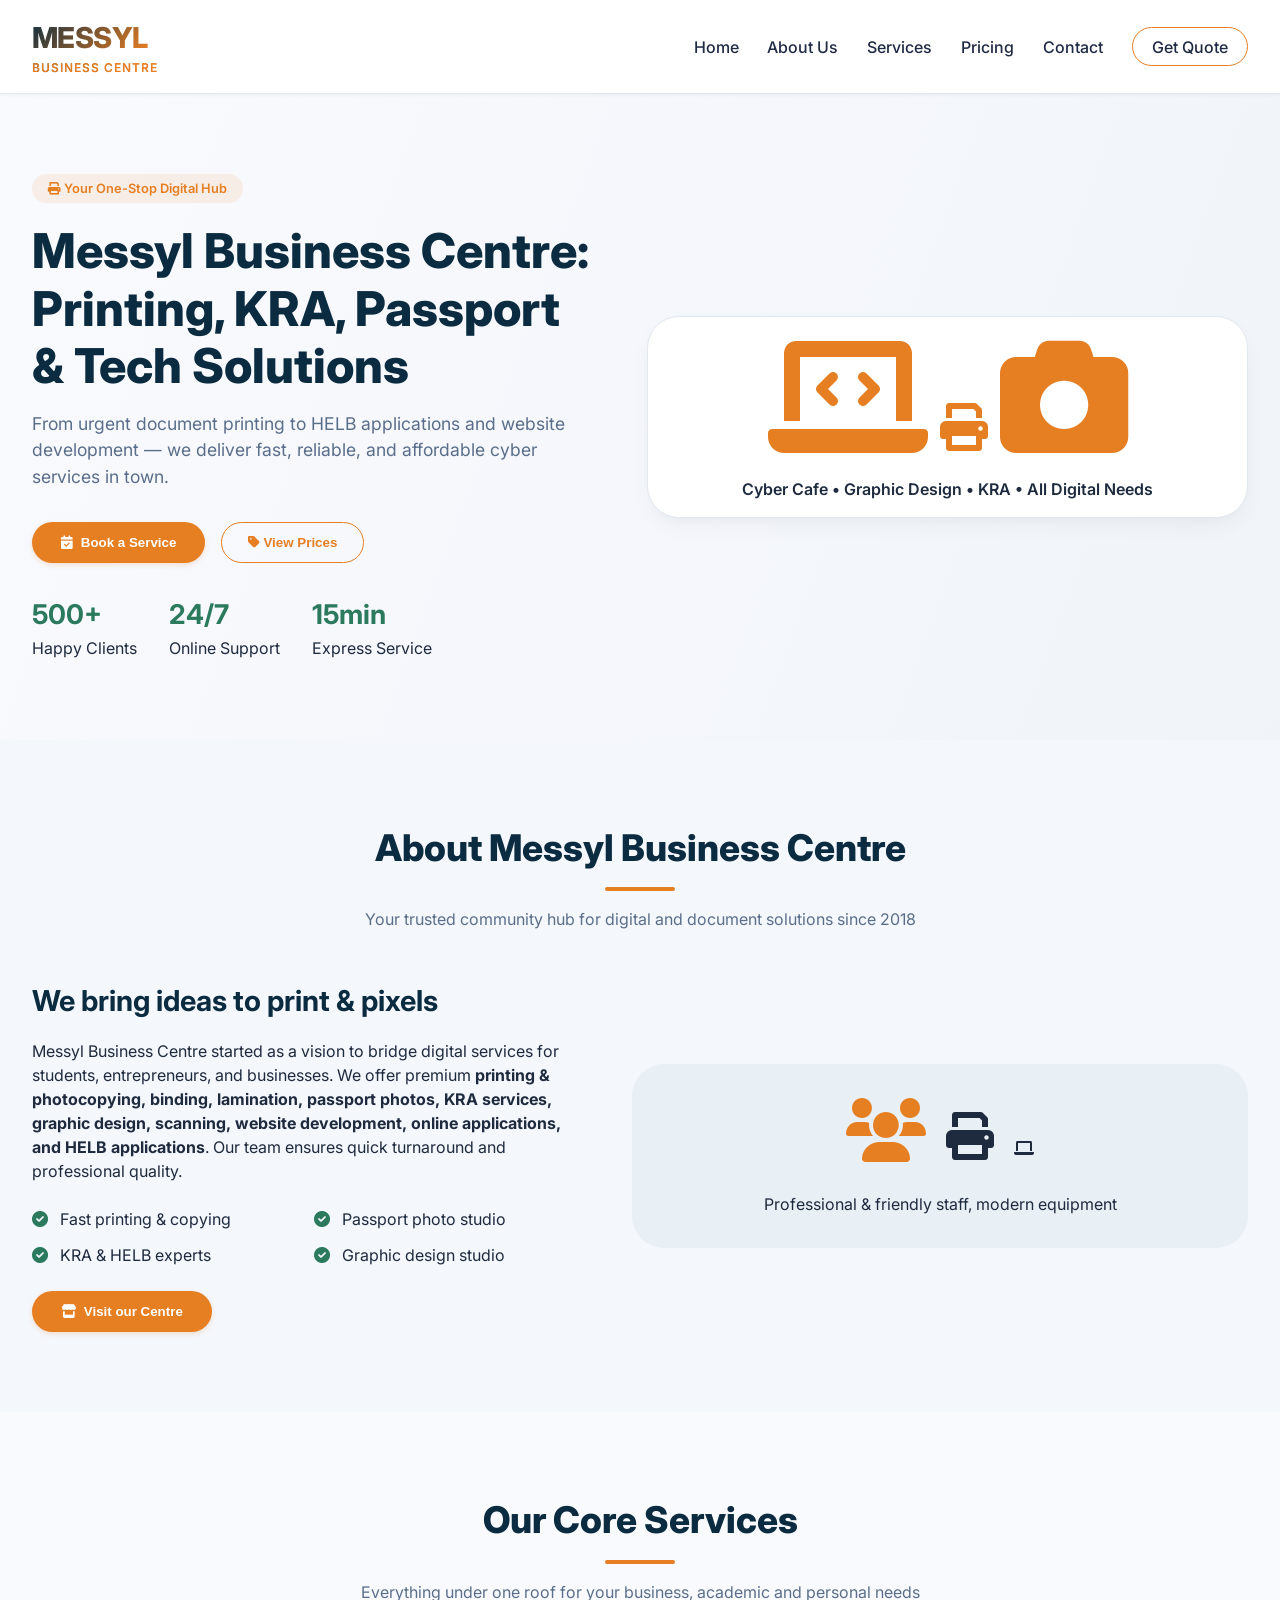
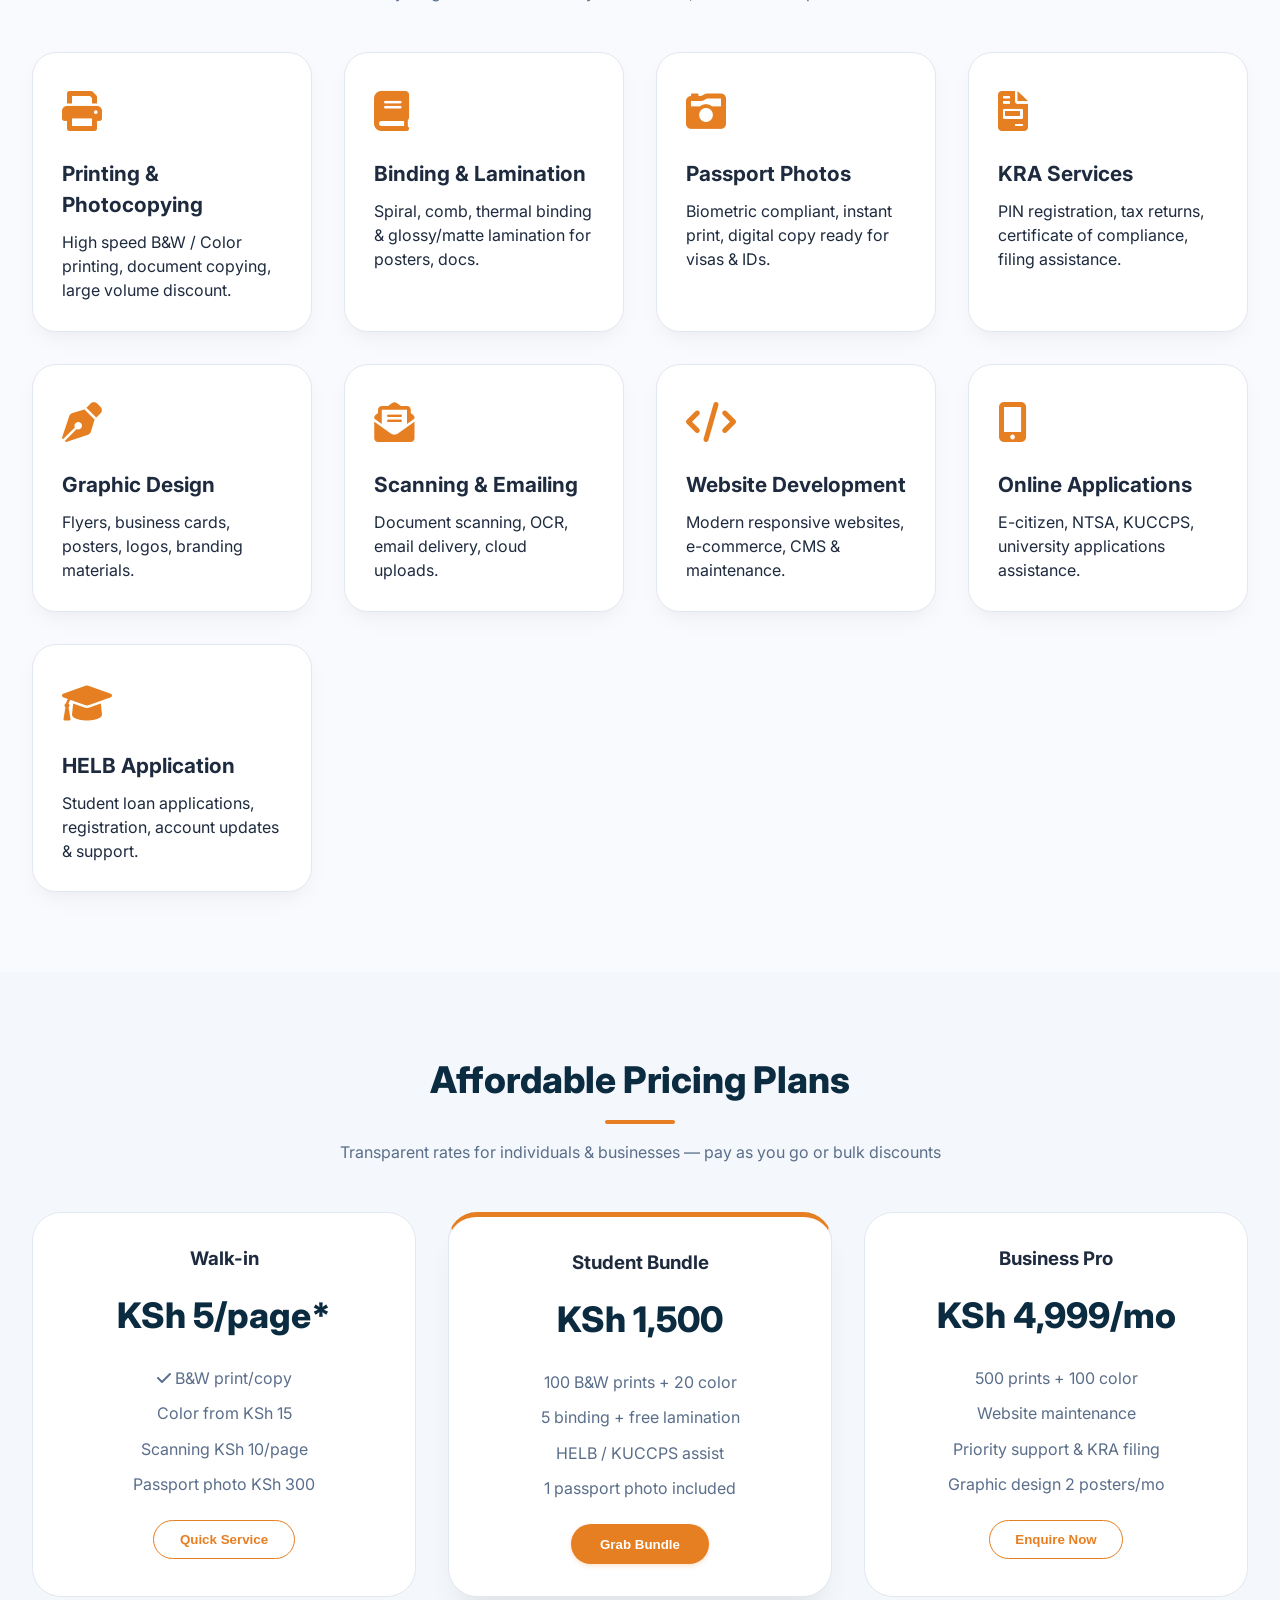
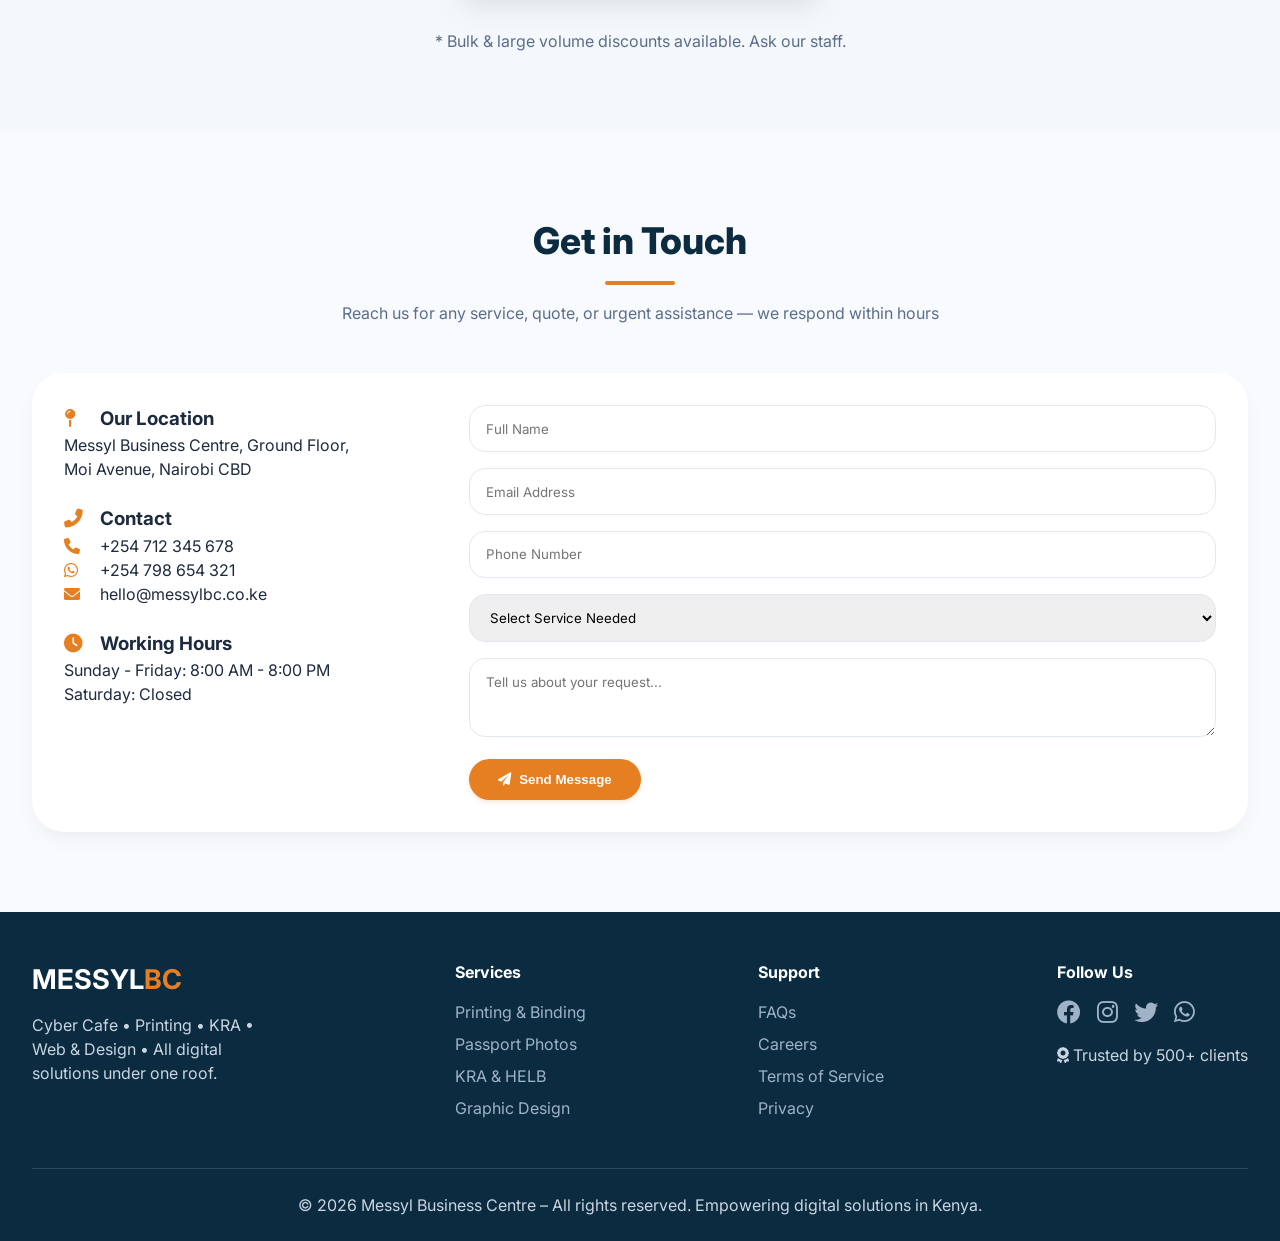
==== index.html @ 1e4b9467 "Rename business.html to index.html" ====
<!DOCTYPE html>
<html lang="en">
<head>
  <meta charset="UTF-8">
  <meta name="viewport" content="width=device-width, initial-scale=1.0, viewport-fit=cover">
  <title>Messyl Business Centre | Cyber Cafe & Business Services</title>
  <!-- Google Fonts + Font Awesome 6 -->
  <link href="https://fonts.googleapis.com/css2?family=Inter:opsz,wght@14..32,300;14..32,400;14..32,500;14..32,600;14..32,700;14..32,800&display=swap" rel="stylesheet">
  <link rel="stylesheet" href="https://cdnjs.cloudflare.com/ajax/libs/font-awesome/6.0.0-beta3/css/all.min.css">
  <link rel="stylesheet" href="style.css">
  <style>
    
  </style>
</head>
<body>
  <nav>
    <div class="nav-container">
      <div class="logo">
        <h1>MESSYL<span>BUSINESS CENTRE</span></h1>
      </div>
      <div class="mobile-menu-btn" id="mobileMenuBtn">
        <i class="fas fa-bars"></i>
      </div>
      <div class="nav-links" id="navLinks">
        <a href="#home">Home</a>
        <a href="#about">About Us</a>
        <a href="#services">Services</a>
        <a href="#pricing">Pricing</a>
        <a href="#contact">Contact</a>
        <a href="#footer" class="btn-outline" style="padding:0.4rem 1.2rem;">Get Quote</a>
      </div>
    </div>
  </nav>

  <main>
    <!-- SECTION 1: HOME -->
    <section id="home" class="hero">
      <div class="container hero-grid">
        <div class="hero-content">
          <div class="hero-badge"><i class="fas fa-print"></i> Your One-Stop Digital Hub</div>
          <h1>Messyl Business Centre: Printing, KRA, Passport & Tech Solutions</h1>
          <p>From urgent document printing to HELB applications and website development — we deliver fast, reliable, and affordable cyber services in town.</p>
          <div style="display: flex; gap: 1rem; flex-wrap: wrap;">
            <button class="btn-primary" onclick="alert('📞 Call us: +254 700 000 000 or visit our shop')"><i class="fas fa-calendar-check"></i> Book a Service</button>
            <button class="btn-outline" onclick="window.location.href='#pricing'"><i class="fas fa-tag"></i> View Prices</button>
          </div>
          <div class="hero-stats">
            <div class="stat-item"><h3>500+</h3><span>Happy Clients</span></div>
            <div class="stat-item"><h3>24/7</h3><span>Online Support</span></div>
            <div class="stat-item"><h3>15min</h3><span>Express Service</span></div>
          </div>
        </div>
        <div class="hero-image">
          <i class="fas fa-laptop-code"></i>
          <i class="fas fa-print" style="font-size: 3rem; margin: 0 0.5rem;"></i>
          <i class="fas fa-camera"></i>
          <p style="margin-top: 1rem; font-weight: 600;">Cyber Cafe • Graphic Design • KRA • All Digital Needs</p>
        </div>
      </div>
    </section>

    <!-- SECTION 2: ABOUT US -->
    <section id="about" class="section-bg-light">
      <div class="container">
        <div class="section-header">
          <h2>About Messyl Business Centre</h2>
          <div class="accent"></div>
          <p>Your trusted community hub for digital and document solutions since 2018</p>
        </div>
        <div class="about-grid">
          <div class="about-text">
            <h3>We bring ideas to print & pixels</h3>
            <p>Messyl Business Centre started as a vision to bridge digital services for students, entrepreneurs, and businesses. We offer premium <strong>printing & photocopying, binding, lamination, passport photos, KRA services, graphic design, scanning, website development, online applications, and HELB applications</strong>. Our team ensures quick turnaround and professional quality.</p>
            <div class="service-list">
              <span><i class="fas fa-check-circle"></i> Fast printing & copying</span>
              <span><i class="fas fa-check-circle"></i> Passport photo studio</span>
              <span><i class="fas fa-check-circle"></i> KRA & HELB experts</span>
              <span><i class="fas fa-check-circle"></i> Graphic design studio</span>
            </div>
            <button class="btn-primary" onclick="alert('Visit us at Moi Avenue, Nairobi or call 0700 123 456')"><i class="fas fa-store"></i> Visit our Centre</button>
          </div>
          <div class="about-image">
            <i class="fas fa-users" style="font-size: 4rem; color: #E67E22;"></i>
            <i class="fas fa-print" style="font-size: 3rem; margin: 1rem;"></i>
            <i class="fas fa-laptop"></i>
            <p style="margin-top: 1rem;">Professional & friendly staff, modern equipment</p>
          </div>
        </div>
      </div>
    </section>

    <!-- SECTION 3: OUR SERVICES (expanded with all cyber cafe items) -->
    <section id="services">
      <div class="container">
        <div class="section-header">
          <h2>Our Core Services</h2>
          <div class="accent"></div>
          <p>Everything under one roof for your business, academic and personal needs</p>
        </div>
        <div class="services-grid">
          <div class="service-card"><div class="service-icon"><i class="fas fa-print"></i></div><h3>Printing & Photocopying</h3><p>High speed B&W / Color printing, document copying, large volume discount.</p></div>
          <div class="service-card"><div class="service-icon"><i class="fas fa-book"></i></div><h3>Binding & Lamination</h3><p>Spiral, comb, thermal binding & glossy/matte lamination for posters, docs.</p></div>
          <div class="service-card"><div class="service-icon"><i class="fas fa-camera-retro"></i></div><h3>Passport Photos</h3><p>Biometric compliant, instant print, digital copy ready for visas & IDs.</p></div>
          <div class="service-card"><div class="service-icon"><i class="fas fa-file-invoice"></i></div><h3>KRA Services</h3><p>PIN registration, tax returns, certificate of compliance, filing assistance.</p></div>
          <div class="service-card"><div class="service-icon"><i class="fas fa-pen-nib"></i></div><h3>Graphic Design</h3><p>Flyers, business cards, posters, logos, branding materials.</p></div>
          <div class="service-card"><div class="service-icon"><i class="fas fa-envelope-open-text"></i></div><h3>Scanning & Emailing</h3><p>Document scanning, OCR, email delivery, cloud uploads.</p></div>
          <div class="service-card"><div class="service-icon"><i class="fas fa-code"></i></div><h3>Website Development</h3><p>Modern responsive websites, e-commerce, CMS & maintenance.</p></div>
          <div class="service-card"><div class="service-icon"><i class="fas fa-mobile-alt"></i></div><h3>Online Applications</h3><p>E-citizen, NTSA, KUCCPS, university applications assistance.</p></div>
          <div class="service-card"><div class="service-icon"><i class="fas fa-graduation-cap"></i></div><h3>HELB Application</h3><p>Student loan applications, registration, account updates & support.</p></div>
        </div>
      </div>
    </section>

    <!-- SECTION 4: PRICING (tailored for cyber cafe) -->
    <section id="pricing" class="section-bg-light">
      <div class="container">
        <div class="section-header">
          <h2>Affordable Pricing Plans</h2>
          <div class="accent"></div>
          <p>Transparent rates for individuals & businesses — pay as you go or bulk discounts</p>
        </div>
        <div class="pricing-grid">
          <div class="pricing-card">
            <h3>Walk-in</h3>
            <div class="price">KSh 5<span>/page*</span></div>
            <ul><li><i class="fas fa-check"></i> B&W print/copy</li><li>Color from KSh 15</li><li>Scanning KSh 10/page</li><li>Passport photo KSh 300</li></ul>
            <button class="btn-outline" onclick="alert('Visit us for instant service!')">Quick Service</button>
          </div>
          <div class="pricing-card popular">
            <h3>Student Bundle</h3>
            <div class="price">KSh 1,500</div>
            <ul><li>100 B&W prints + 20 color</li><li>5 binding + free lamination</li><li>HELB / KUCCPS assist</li><li>1 passport photo included</li></ul>
            <button class="btn-primary" onclick="alert('Student bundle: show your student ID')">Grab Bundle</button>
          </div>
          <div class="pricing-card">
            <h3>Business Pro</h3>
            <div class="price">KSh 4,999<span>/mo</span></div>
            <ul><li>500 prints + 100 color</li><li>Website maintenance</li><li>Priority support & KRA filing</li><li>Graphic design 2 posters/mo</li></ul>
            <button class="btn-outline" onclick="alert('Contact us for corporate account')">Enquire Now</button>
          </div>
        </div>
        <p style="text-align: center; margin-top: 2rem; color: var(--text-muted);">* Bulk & large volume discounts available. Ask our staff.</p>
      </div>
    </section>

    <!-- SECTION 5: CONTACT US -->
    <section id="contact">
      <div class="container">
        <div class="section-header">
          <h2>Get in Touch</h2>
          <div class="accent"></div>
          <p>Reach us for any service, quote, or urgent assistance — we respond within hours</p>
        </div>
        <div class="contact-wrap">
          <div class="contact-info">
            <h3><i class="fas fa-map-pin"></i> Our Location</h3>
            <p>Messyl Business Centre, Ground Floor,<br>Moi Avenue, Nairobi CBD</p>
            <h3 style="margin-top: 1.5rem;"><i class="fas fa-phone-alt"></i> Contact</h3>
            <p><i class="fas fa-phone"></i> +254 712 345 678<br><i class="fab fa-whatsapp"></i> +254 798 654 321<br><i class="fas fa-envelope"></i> hello@messylbc.co.ke</p>
            <h3 style="margin-top: 1.5rem;"><i class="fas fa-clock"></i> Working Hours</h3>
            <p>Sunday - Friday: 8:00 AM - 8:00 PM<br>Saturday: Closed</p>
          </div>
          <div class="contact-form">
            <form id="contactForm">
              <div class="input-group"><input type="text" placeholder="Full Name" required></div>
              <div class="input-group"><input type="email" placeholder="Email Address" required></div>
              <div class="input-group"><input type="tel" placeholder="Phone Number"></div>
              <div class="input-group">
                <select>
                  <option>Select Service Needed</option>
                  <option>Printing/Copying</option>
                  <option>Passport Photos</option>
                  <option>KRA Services</option>
                  <option>Graphic Design</option>
                  <option>Website Development</option>
                  <option>HELB / Online Application</option>
                  <option>Other</option>
                </select>
              </div>
              <div class="input-group"><textarea rows="3" placeholder="Tell us about your request..."></textarea></div>
              <button type="submit" class="btn-primary"><i class="fas fa-paper-plane"></i> Send Message</button>
            </form>
          </div>
        </div>
      </div>
    </section>
  </main>

  <!-- SECTION 6: FOOTER -->
  <footer id="footer">
    <div class="container">
      <div class="footer-grid">
        <div class="footer-brand">
          <h3 style="font-size: 1.7rem; color: white;">MESSYL<span style="color:#E67E22;">BC</span></h3>
          <p>Cyber Cafe • Printing • KRA • Web & Design • All digital solutions under one roof.</p>
        </div>
        <div class="footer-links">
          <h4>Services</h4>
          <ul><li><a href="#">Printing & Binding</a></li><li><a href="#">Passport Photos</a></li><li><a href="#">KRA & HELB</a></li><li><a href="#">Graphic Design</a></li></ul>
        </div>
        <div class="footer-links">
          <h4>Support</h4>
          <ul><li><a href="#">FAQs</a></li><li><a href="#">Careers</a></li><li><a href="#">Terms of Service</a></li><li><a href="#">Privacy</a></li></ul>
        </div>
        <div class="footer-social">
          <h4>Follow Us</h4>
          <div class="social-icons"><i class="fab fa-facebook"></i><i class="fab fa-instagram"></i><i class="fab fa-twitter"></i><i class="fab fa-whatsapp"></i></div>
          <p style="margin-top: 1rem;"><i class="fas fa-award"></i> Trusted by 500+ clients</p>
        </div>
      </div>
      <div class="copyright">
        <p>© 2026 Messyl Business Centre – All rights reserved. Empowering digital solutions in Kenya.</p>
      </div>
    </div>
  </footer>

  <script>
    // mobile toggle
    const menuBtn = document.getElementById('mobileMenuBtn');
    const navLinksDiv = document.getElementById('navLinks');
    if (menuBtn) {
      menuBtn.addEventListener('click', () => {
        navLinksDiv.classList.toggle('show');
      });
    }
    // contact form simple alert
    const form = document.getElementById('contactForm');
    if(form) {
      form.addEventListener('submit', (e) => {
        e.preventDefault();
        alert('✅ Thank you! We have received your message. A representative from Messyl Business Centre will contact you within 1 hour.');
        form.reset();
      });
    }
    // smooth scroll
    document.querySelectorAll('a[href^="#"]').forEach(anchor => {
      anchor.addEventListener('click', function(e) {
        const targetId = this.getAttribute('href');
        if (targetId === "#" || targetId === "") return;
        const targetElem = document.querySelector(targetId);
        if (targetElem) {
          e.preventDefault();
          targetElem.scrollIntoView({ behavior: 'smooth' });
          if (navLinksDiv.classList.contains('show')) navLinksDiv.classList.remove('show');
        }
      });
    });
  </script>
</body>
</html>
---- style.css ----
* {
      margin: 0;
      padding: 0;
      box-sizing: border-box;
    }

    body {
      font-family: 'Inter', sans-serif;
      background-color: #F9FAFE;
      color: #1E2A3E;
      line-height: 1.5;
      scroll-behavior: smooth;
    }

    /* Color Scheme — Modern Cyber Cafe with Trust & Energy */
    :root {
      --primary-dark: #0B2B40;     /* deep navy/teal - headers, footer */
      --primary-accent: #E67E22;   /* warm orange - buttons, highlights (energy) */
      --secondary-accent: #2C7A5E; /* fresh green - pricing, success */
      --soft-bg: #F4F7FC;          /* light background for sections */
      --card-white: #FFFFFF;
      --text-dark: #1F2A44;
      --text-muted: #5A6E8A;
      --border-light: #E2E8F0;
      --shadow-sm: 0 10px 25px -5px rgba(0, 0, 0, 0.05), 0 8px 10px -6px rgba(0, 0, 0, 0.02);
    }

    .container {
      max-width: 1280px;
      margin: 0 auto;
      padding: 0 2rem;
    }

    /* ========== NAVIGATION ========== */
    nav {
      background: var(--card-white);
      box-shadow: 0 1px 3px rgba(0,0,0,0.05);
      position: sticky;
      top: 0;
      z-index: 100;
      backdrop-filter: blur(0px);
      border-bottom: 1px solid var(--border-light);
    }
    .nav-container {
      display: flex;
      justify-content: space-between;
      align-items: center;
      padding: 1rem 2rem;
      max-width: 1280px;
      margin: 0 auto;
      flex-wrap: wrap;
    }
    .logo h1 {
      font-size: 1.8rem;
      font-weight: 800;
      letter-spacing: -0.02em;
      background: linear-gradient(135deg, #0B2B40 0%, #E67E22 80%);
      -webkit-background-clip: text;
      background-clip: text;
      color: transparent;
    }
    .logo span {
      font-size: 0.75rem;
      font-weight: 500;
      color: var(--primary-accent);
      display: block;
      letter-spacing: 1px;
    }
    .nav-links {
      display: flex;
      gap: 1.8rem;
      align-items: center;
      flex-wrap: wrap;
    }
    .nav-links a {
      text-decoration: none;
      color: var(--text-dark);
      font-weight: 500;
      transition: color 0.2s;
    }
    .nav-links a:hover {
      color: var(--primary-accent);
    }
    .mobile-menu-btn {
      display: none;
      font-size: 1.6rem;
      cursor: pointer;
      color: var(--primary-dark);
    }
    @media (max-width: 768px) {
      .mobile-menu-btn { display: block; }
      .nav-links {
        display: none;
        width: 100%;
        flex-direction: column;
        padding: 1rem 0;
        gap: 1rem;
      }
      .nav-links.show {
        display: flex;
      }
      .nav-container {
        padding: 1rem;
      }
    }

    /* Buttons */
    .btn-primary {
      background: var(--primary-accent);
      border: none;
      padding: 0.8rem 1.8rem;
      border-radius: 40px;
      color: white;
      font-weight: 600;
      cursor: pointer;
      transition: 0.2s;
      display: inline-flex;
      align-items: center;
      gap: 0.5rem;
      box-shadow: 0 2px 5px rgba(230,126,34,0.2);
    }
    .btn-primary:hover {
      background: #D35400;
      transform: translateY(-2px);
    }
    .btn-outline {
      background: transparent;
      border: 1.5px solid var(--primary-accent);
      padding: 0.7rem 1.6rem;
      border-radius: 40px;
      color: var(--primary-accent);
      font-weight: 600;
      cursor: pointer;
      transition: 0.2s;
    }
    .btn-outline:hover {
      background: var(--primary-accent);
      color: white;
    }

    /* sections */
    section {
      padding: 5rem 0;
    }
    .section-bg-light {
      background-color: var(--soft-bg);
    }
    .section-header {
      text-align: center;
      margin-bottom: 3rem;
    }
    .section-header h2 {
      font-size: 2.3rem;
      font-weight: 800;
      color: var(--primary-dark);
    }
    .section-header .accent {
      width: 70px;
      height: 4px;
      background: var(--primary-accent);
      margin: 0.8rem auto 0;
      border-radius: 4px;
    }
    .section-header p {
      color: var(--text-muted);
      max-width: 650px;
      margin: 1rem auto 0;
    }

    /* Home/Hero Section */
    .hero {
      background: linear-gradient(110deg, #F9FAFE 0%, #F0F4F9 100%);
    }
    .hero-grid {
      display: flex;
      align-items: center;
      gap: 3rem;
      flex-wrap: wrap;
    }
    .hero-content {
      flex: 1;
    }
    .hero-badge {
      background: rgba(230,126,34,0.1);
      display: inline-block;
      padding: 0.3rem 1rem;
      border-radius: 30px;
      font-size: 0.8rem;
      color: var(--primary-accent);
      font-weight: 600;
      margin-bottom: 1.2rem;
    }
    .hero-content h1 {
      font-size: 3rem;
      font-weight: 800;
      line-height: 1.2;
      margin-bottom: 1rem;
      color: var(--primary-dark);
    }
    .hero-content p {
      font-size: 1.1rem;
      color: var(--text-muted);
      margin-bottom: 2rem;
    }
    .hero-stats {
      display: flex;
      gap: 2rem;
      margin-top: 2rem;
    }
    .stat-item h3 {
      color: var(--secondary-accent);
      font-size: 1.7rem;
    }
    .hero-image {
      flex: 1;
      background: var(--card-white);
      border-radius: 2rem;
      padding: 1rem;
      text-align: center;
      box-shadow: var(--shadow-sm);
      border: 1px solid var(--border-light);
    }
    .hero-image i {
      font-size: 8rem;
      color: var(--primary-accent);
    }

    /* Services Grid */
    .services-grid {
      display: grid;
      grid-template-columns: repeat(auto-fit, minmax(270px, 1fr));
      gap: 2rem;
    }
    .service-card {
      background: var(--card-white);
      border-radius: 1.5rem;
      padding: 1.8rem;
      transition: all 0.2s;
      border: 1px solid var(--border-light);
      box-shadow: var(--shadow-sm);
    }
    .service-card:hover {
      transform: translateY(-6px);
      border-color: var(--primary-accent);
    }
    .service-icon {
      font-size: 2.5rem;
      color: var(--primary-accent);
      margin-bottom: 1rem;
    }
    .service-card h3 {
      font-size: 1.3rem;
      margin-bottom: 0.6rem;
    }

    /* Pricing */
    .pricing-grid {
      display: flex;
      flex-wrap: wrap;
      gap: 2rem;
      justify-content: center;
    }
    .pricing-card {
      background: var(--card-white);
      border-radius: 1.8rem;
      padding: 2rem;
      flex: 1;
      min-width: 240px;
      text-align: center;
      border: 1px solid var(--border-light);
      transition: 0.2s;
    }
    .pricing-card.popular {
      border-top: 5px solid var(--primary-accent);
      box-shadow: 0 20px 30px -12px rgba(0,0,0,0.1);
    }
    .price {
      font-size: 2.2rem;
      font-weight: 800;
      color: var(--primary-dark);
      margin: 1rem 0;
    }
    .price small {
      font-size: 0.9rem;
      font-weight: 400;
      color: var(--text-muted);
    }
    .pricing-card ul {
      list-style: none;
      margin: 1.5rem 0;
    }
    .pricing-card li {
      margin: 0.7rem 0;
      color: var(--text-muted);
    }

    /* About Us (Feature story) */
    .about-grid {
      display: flex;
      gap: 3rem;
      align-items: center;
      flex-wrap: wrap;
    }
    .about-text {
      flex: 1;
    }
    .about-text h3 {
      font-size: 1.8rem;
      margin-bottom: 1rem;
      color: var(--primary-dark);
    }
    .service-list {
      display: grid;
      grid-template-columns: repeat(2,1fr);
      gap: 0.8rem;
      margin: 1.5rem 0;
    }
    .service-list span i {
      color: var(--secondary-accent);
      margin-right: 0.5rem;
    }
    .about-image {
      flex: 1;
      background: #E9F0F5;
      border-radius: 2rem;
      padding: 2rem;
      text-align: center;
    }

    /* Contact Form */
    .contact-wrap {
      display: flex;
      flex-wrap: wrap;
      gap: 2rem;
      background: var(--card-white);
      border-radius: 2rem;
      padding: 2rem;
      box-shadow: var(--shadow-sm);
    }
    .contact-info {
      flex: 1;
    }
    .contact-info i {
      color: var(--primary-accent);
      width: 2rem;
    }
    .contact-form {
      flex: 2;
    }
    .input-group {
      margin-bottom: 1rem;
    }
    .input-group input, .input-group textarea, .input-group select {
      width: 100%;
      padding: 0.9rem 1rem;
      border: 1px solid var(--border-light);
      border-radius: 1rem;
      font-family: inherit;
    }
    .input-group textarea {
      resize: vertical;
    }

    /* Footer */
    footer {
      background: var(--primary-dark);
      color: #CBD5E1;
      padding: 3rem 0 1.5rem;
    }
    .footer-grid {
      display: flex;
      flex-wrap: wrap;
      justify-content: space-between;
      gap: 2rem;
    }
    .footer-brand p {
      margin-top: 0.8rem;
      max-width: 250px;
    }
    .footer-links h4, .footer-social h4 {
      color: white;
      margin-bottom: 1rem;
    }
    .footer-links ul {
      list-style: none;
    }
    .footer-links li {
      margin-bottom: 0.5rem;
    }
    .footer-links a {
      color: #A0B2C6;
      text-decoration: none;
    }
    .footer-links a:hover {
      color: var(--primary-accent);
    }
    .social-icons i {
      font-size: 1.5rem;
      margin-right: 1rem;
      color: #A0B2C6;
      transition: 0.2s;
    }
    .copyright {
      text-align: center;
      margin-top: 2.5rem;
      padding-top: 1.5rem;
      border-top: 1px solid #2C4B60;
    }
    @media (max-width: 768px) {
      .container { padding: 0 1.2rem; }
      .hero-content h1 { font-size: 2.2rem; }
    }
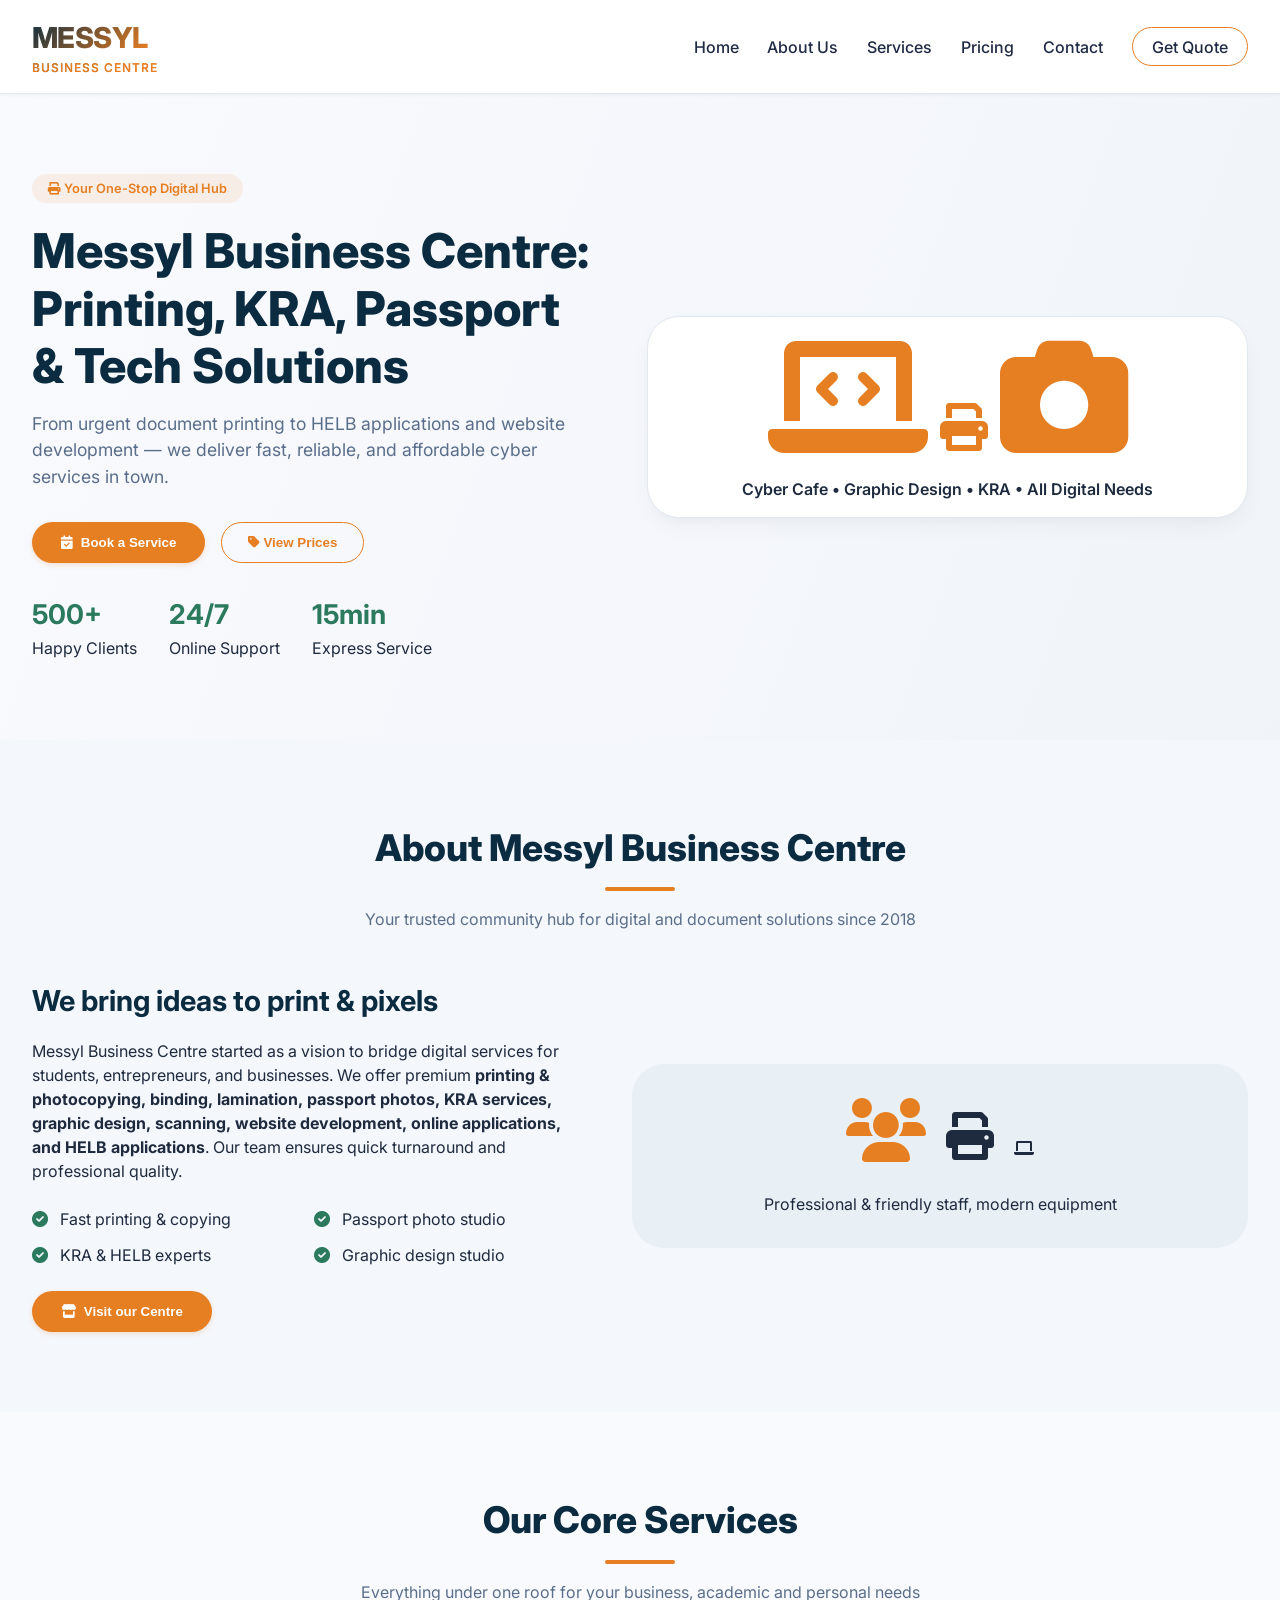
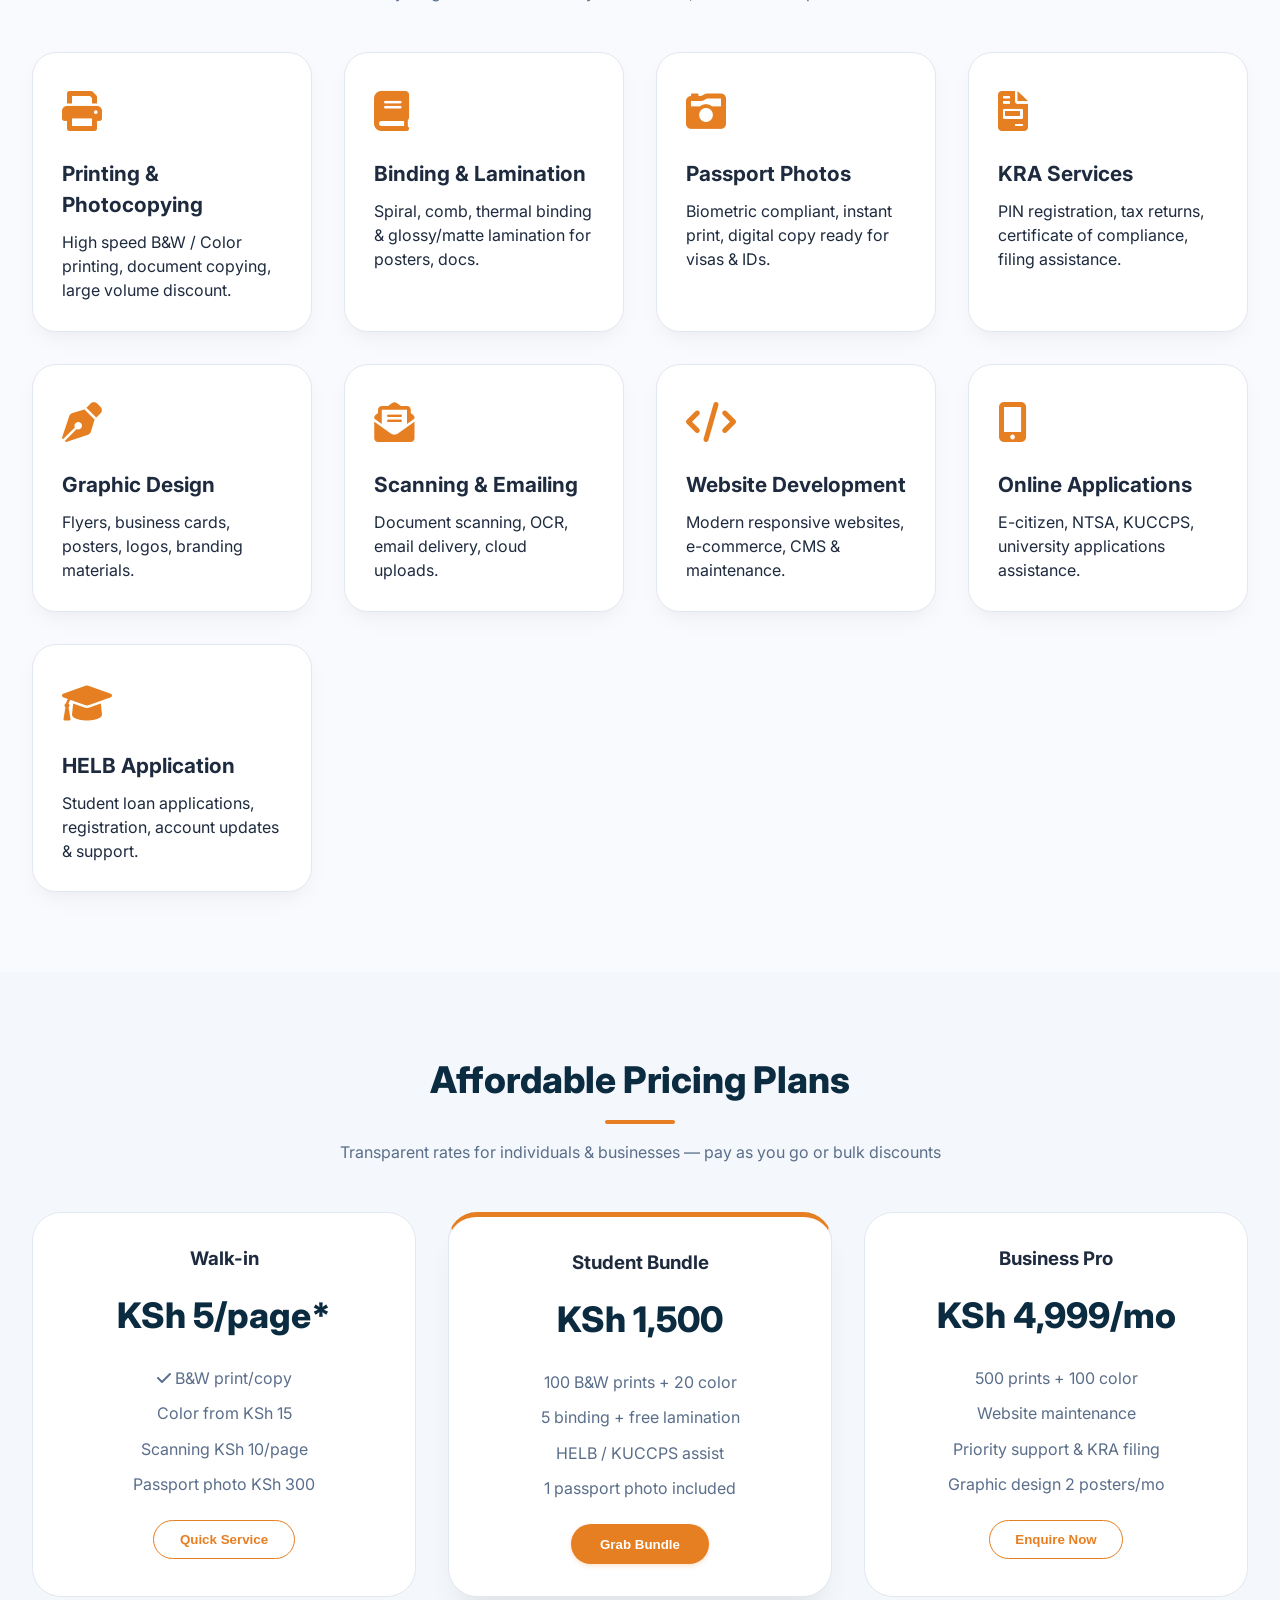
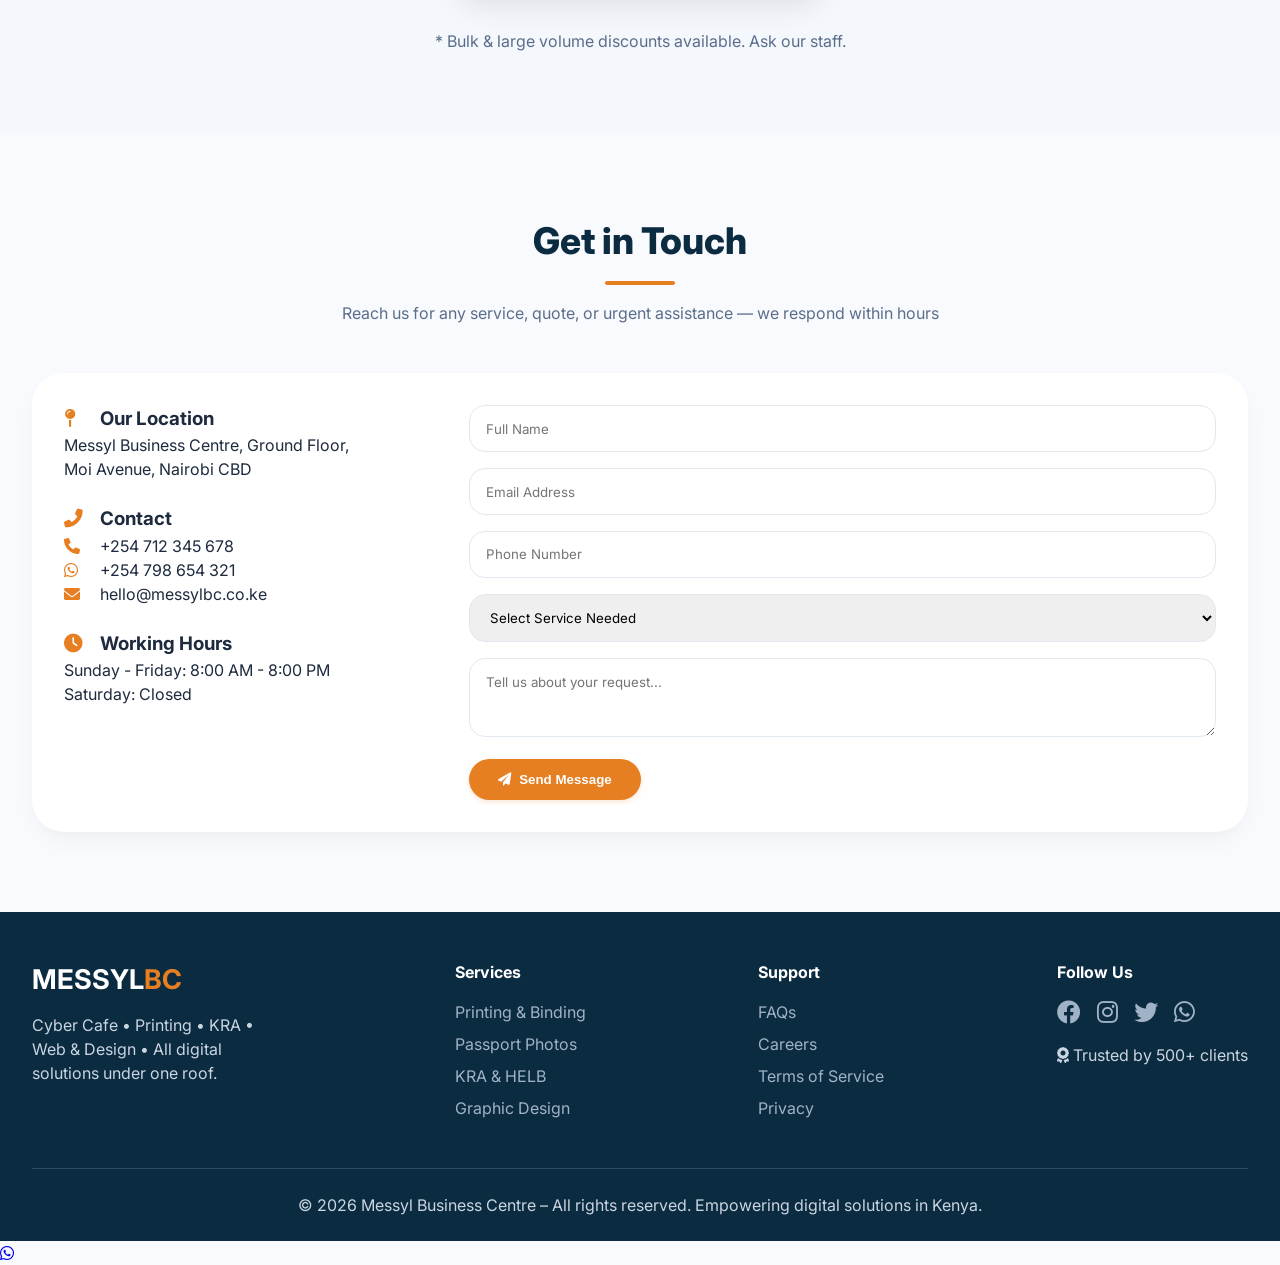
==== commit 643a847b: "Update index.html" ====
--- a/index.html
+++ b/index.html
@@ -213,6 +213,17 @@
       </div>
     </div>
   </footer>
+  <!-- WHATSAPP -->
+
+<a href="https://wa.me/254769230897"
+
+class="whatsapp"
+
+target="_blank">
+
+<i class="fab fa-whatsapp"></i>
+
+</a>
 
   <script>
     // mobile toggle
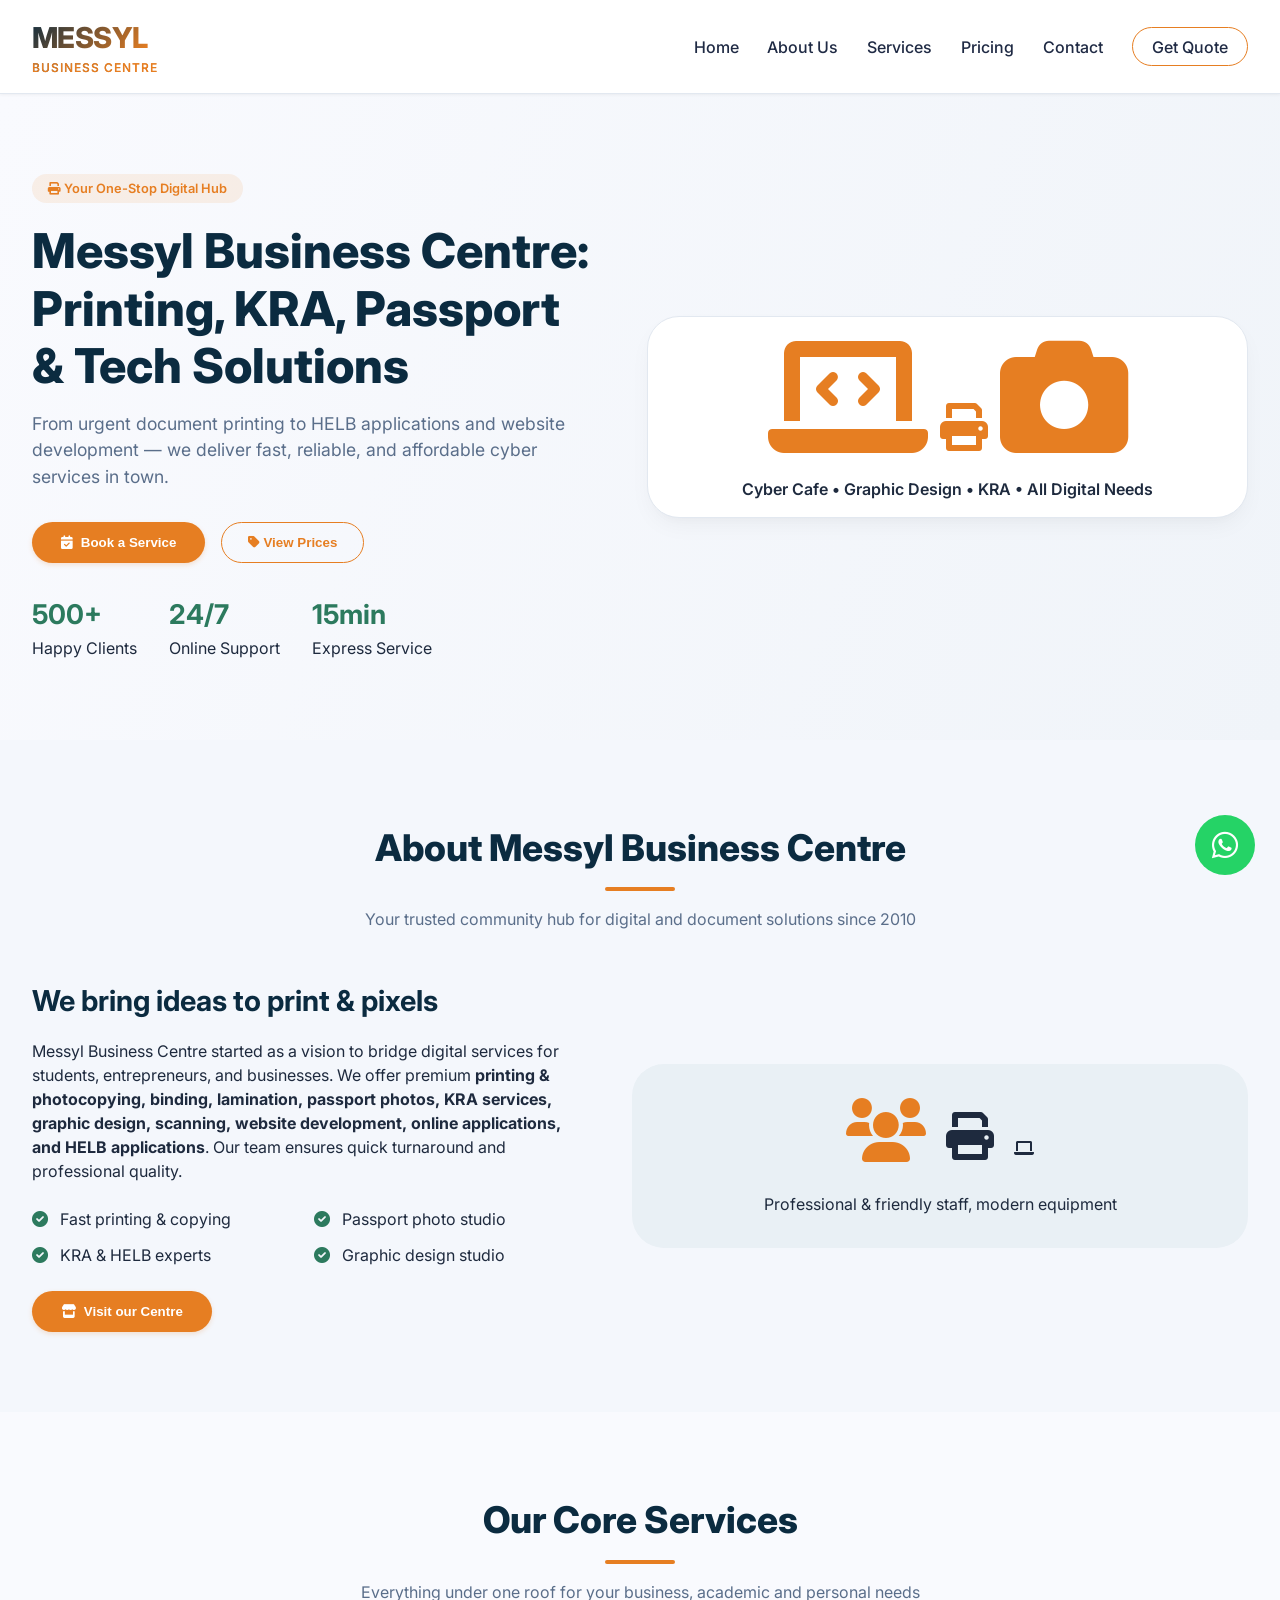
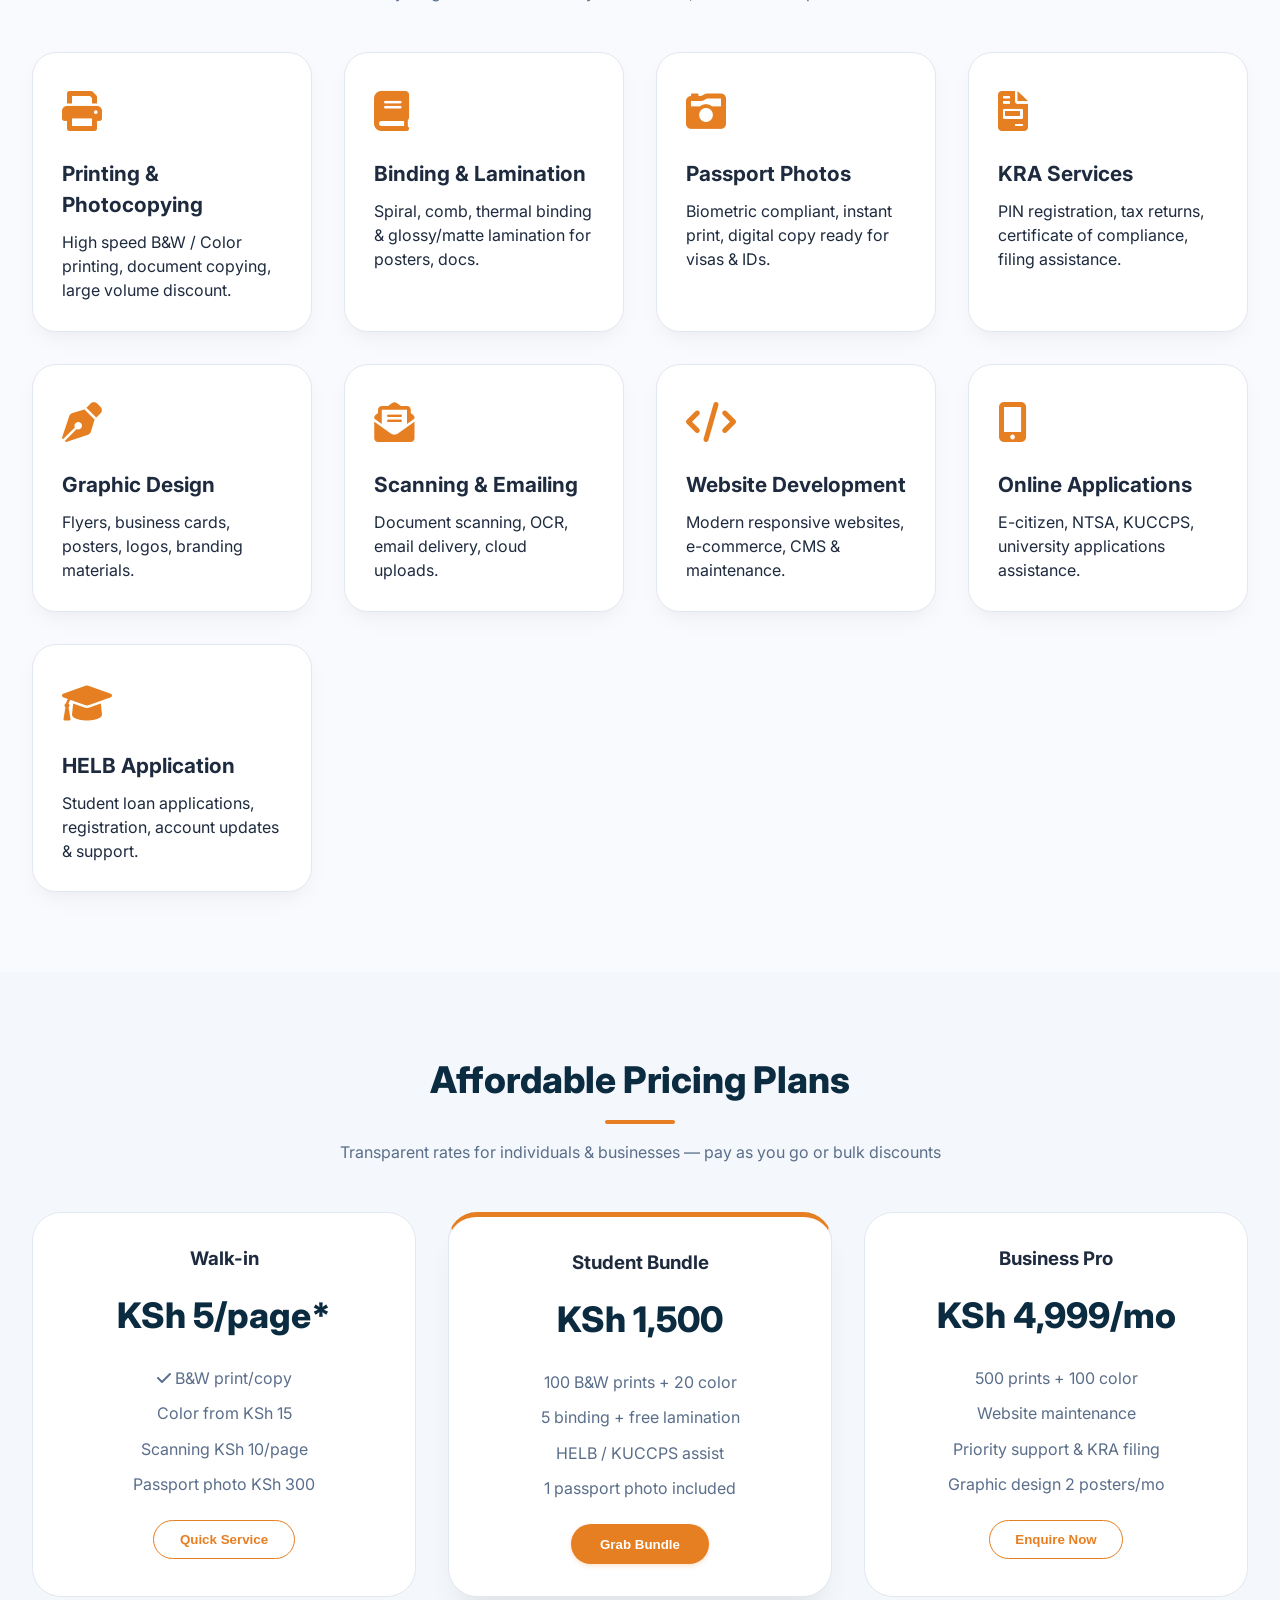
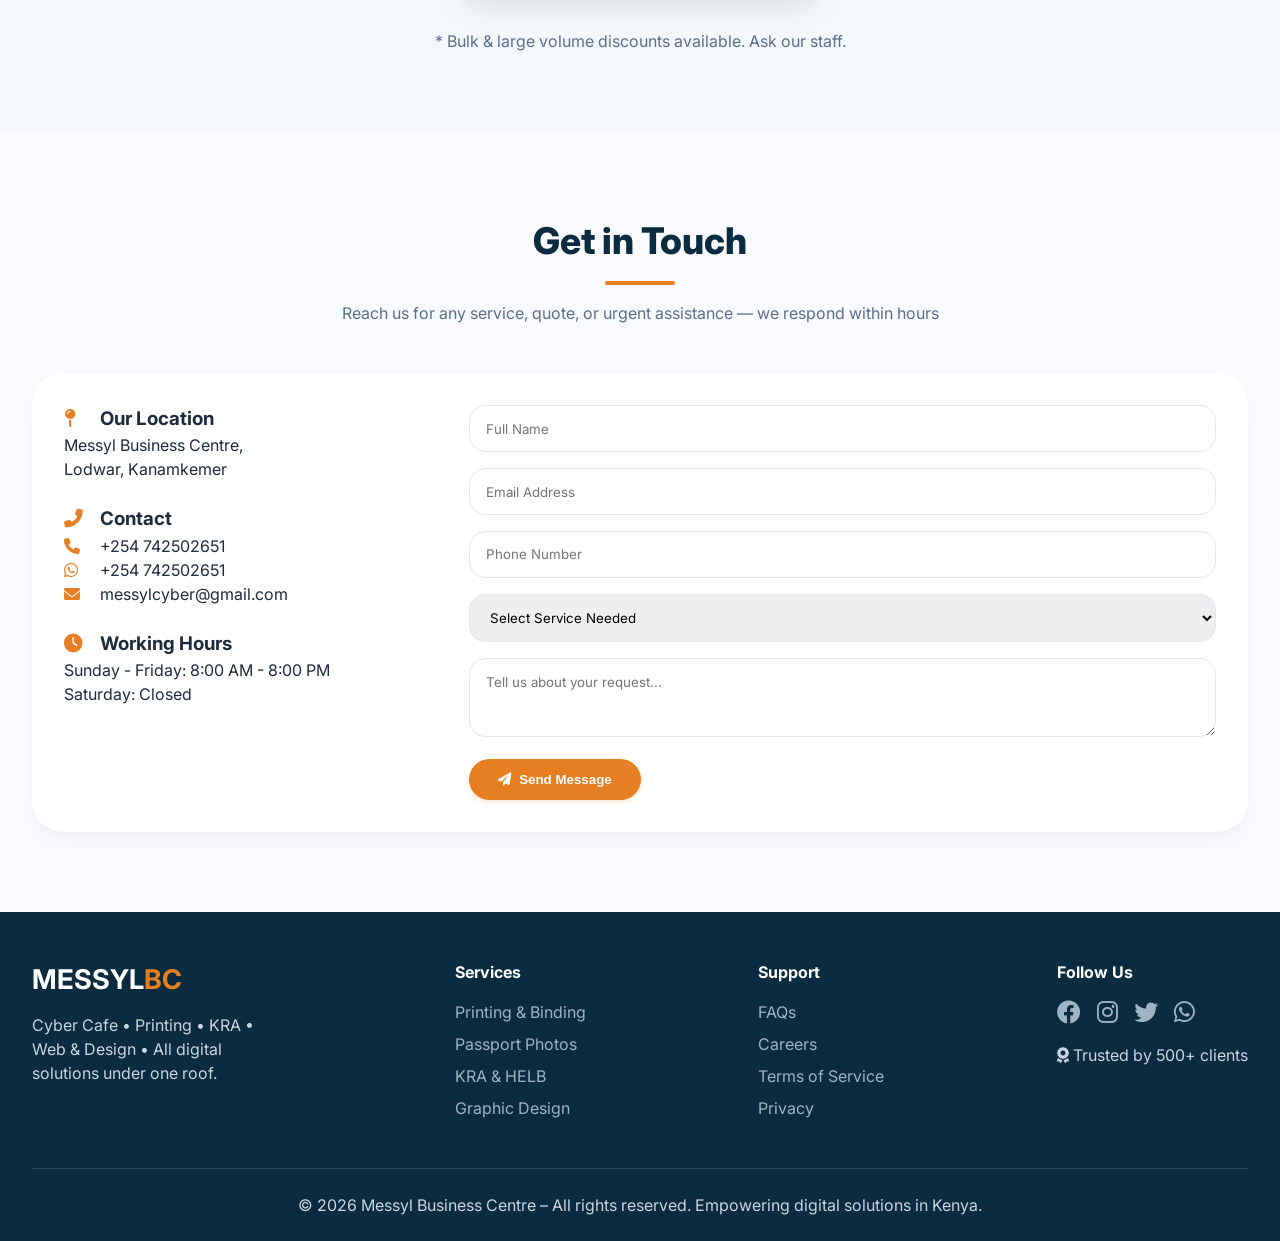
==== commit e4ccc0dd: "Update index.html" ====
--- a/index.html
+++ b/index.html
@@ -4,7 +4,7 @@
   <meta charset="UTF-8">
   <meta name="viewport" content="width=device-width, initial-scale=1.0, viewport-fit=cover">
   <title>Messyl Business Centre | Cyber Cafe & Business Services</title>
-  <!-- Google Fonts + Font Awesome 6 -->
+
   <link href="https://fonts.googleapis.com/css2?family=Inter:opsz,wght@14..32,300;14..32,400;14..32,500;14..32,600;14..32,700;14..32,800&display=swap" rel="stylesheet">
   <link rel="stylesheet" href="https://cdnjs.cloudflare.com/ajax/libs/font-awesome/6.0.0-beta3/css/all.min.css">
   <link rel="stylesheet" href="style.css">
@@ -41,7 +41,7 @@
           <h1>Messyl Business Centre: Printing, KRA, Passport & Tech Solutions</h1>
           <p>From urgent document printing to HELB applications and website development — we deliver fast, reliable, and affordable cyber services in town.</p>
           <div style="display: flex; gap: 1rem; flex-wrap: wrap;">
-            <button class="btn-primary" onclick="alert('📞 Call us: +254 700 000 000 or visit our shop')"><i class="fas fa-calendar-check"></i> Book a Service</button>
+            <button class="btn-primary" onclick="alert('📞 Call us: +254 742502651 or visit our shop')"><i class="fas fa-calendar-check"></i> Book a Service</button>
             <button class="btn-outline" onclick="window.location.href='#pricing'"><i class="fas fa-tag"></i> View Prices</button>
           </div>
           <div class="hero-stats">
@@ -65,7 +65,7 @@
         <div class="section-header">
           <h2>About Messyl Business Centre</h2>
           <div class="accent"></div>
-          <p>Your trusted community hub for digital and document solutions since 2018</p>
+          <p>Your trusted community hub for digital and document solutions since 2010</p>
         </div>
         <div class="about-grid">
           <div class="about-text">
@@ -77,7 +77,7 @@
               <span><i class="fas fa-check-circle"></i> KRA & HELB experts</span>
               <span><i class="fas fa-check-circle"></i> Graphic design studio</span>
             </div>
-            <button class="btn-primary" onclick="alert('Visit us at Moi Avenue, Nairobi or call 0700 123 456')"><i class="fas fa-store"></i> Visit our Centre</button>
+            <button class="btn-primary" onclick="alert('Visit us at Lodwar, Kanamkemer branch or Homabay, Rodi branch or call 0742502651')"><i class="fas fa-store"></i> Visit our Centre</button>
           </div>
           <div class="about-image">
             <i class="fas fa-users" style="font-size: 4rem; color: #E67E22;"></i>
@@ -89,7 +89,7 @@
       </div>
     </section>
 
-    <!-- SECTION 3: OUR SERVICES (expanded with all cyber cafe items) -->
+    <!-- SECTION 3: OUR SERVICES  -->
     <section id="services">
       <div class="container">
         <div class="section-header">
@@ -111,7 +111,7 @@
       </div>
     </section>
 
-    <!-- SECTION 4: PRICING (tailored for cyber cafe) -->
+    <!-- SECTION 4: PRICING  -->
     <section id="pricing" class="section-bg-light">
       <div class="container">
         <div class="section-header">
@@ -154,9 +154,9 @@
         <div class="contact-wrap">
           <div class="contact-info">
             <h3><i class="fas fa-map-pin"></i> Our Location</h3>
-            <p>Messyl Business Centre, Ground Floor,<br>Moi Avenue, Nairobi CBD</p>
+            <p>Messyl Business Centre, <br>Lodwar, Kanamkemer</p>
             <h3 style="margin-top: 1.5rem;"><i class="fas fa-phone-alt"></i> Contact</h3>
-            <p><i class="fas fa-phone"></i> +254 712 345 678<br><i class="fab fa-whatsapp"></i> +254 798 654 321<br><i class="fas fa-envelope"></i> hello@messylbc.co.ke</p>
+            <p><i class="fas fa-phone"></i> +254 742502651<br><i class="fab fa-whatsapp"></i> +254 742502651<br><i class="fas fa-envelope"></i> messylcyber@gmail.com</p>
             <h3 style="margin-top: 1.5rem;"><i class="fas fa-clock"></i> Working Hours</h3>
             <p>Sunday - Friday: 8:00 AM - 8:00 PM<br>Saturday: Closed</p>
           </div>
--- a/style.css
+++ b/style.css
@@ -409,4 +409,32 @@
     @media (max-width: 768px) {
       .container { padding: 0 1.2rem; }
       .hero-content h1 { font-size: 2.2rem; }
-    }+    }
+.whatsapp{
+
+position:fixed;
+
+right:25px;
+
+bottom:25px;
+
+width:60px;
+
+height:60px;
+
+background:#25D366;
+
+border-radius:50%;
+
+display:flex;
+
+justify-content:center;
+
+align-items:center;
+
+color:white;
+
+font-size:30px;
+
+text-decoration:none;
+}
